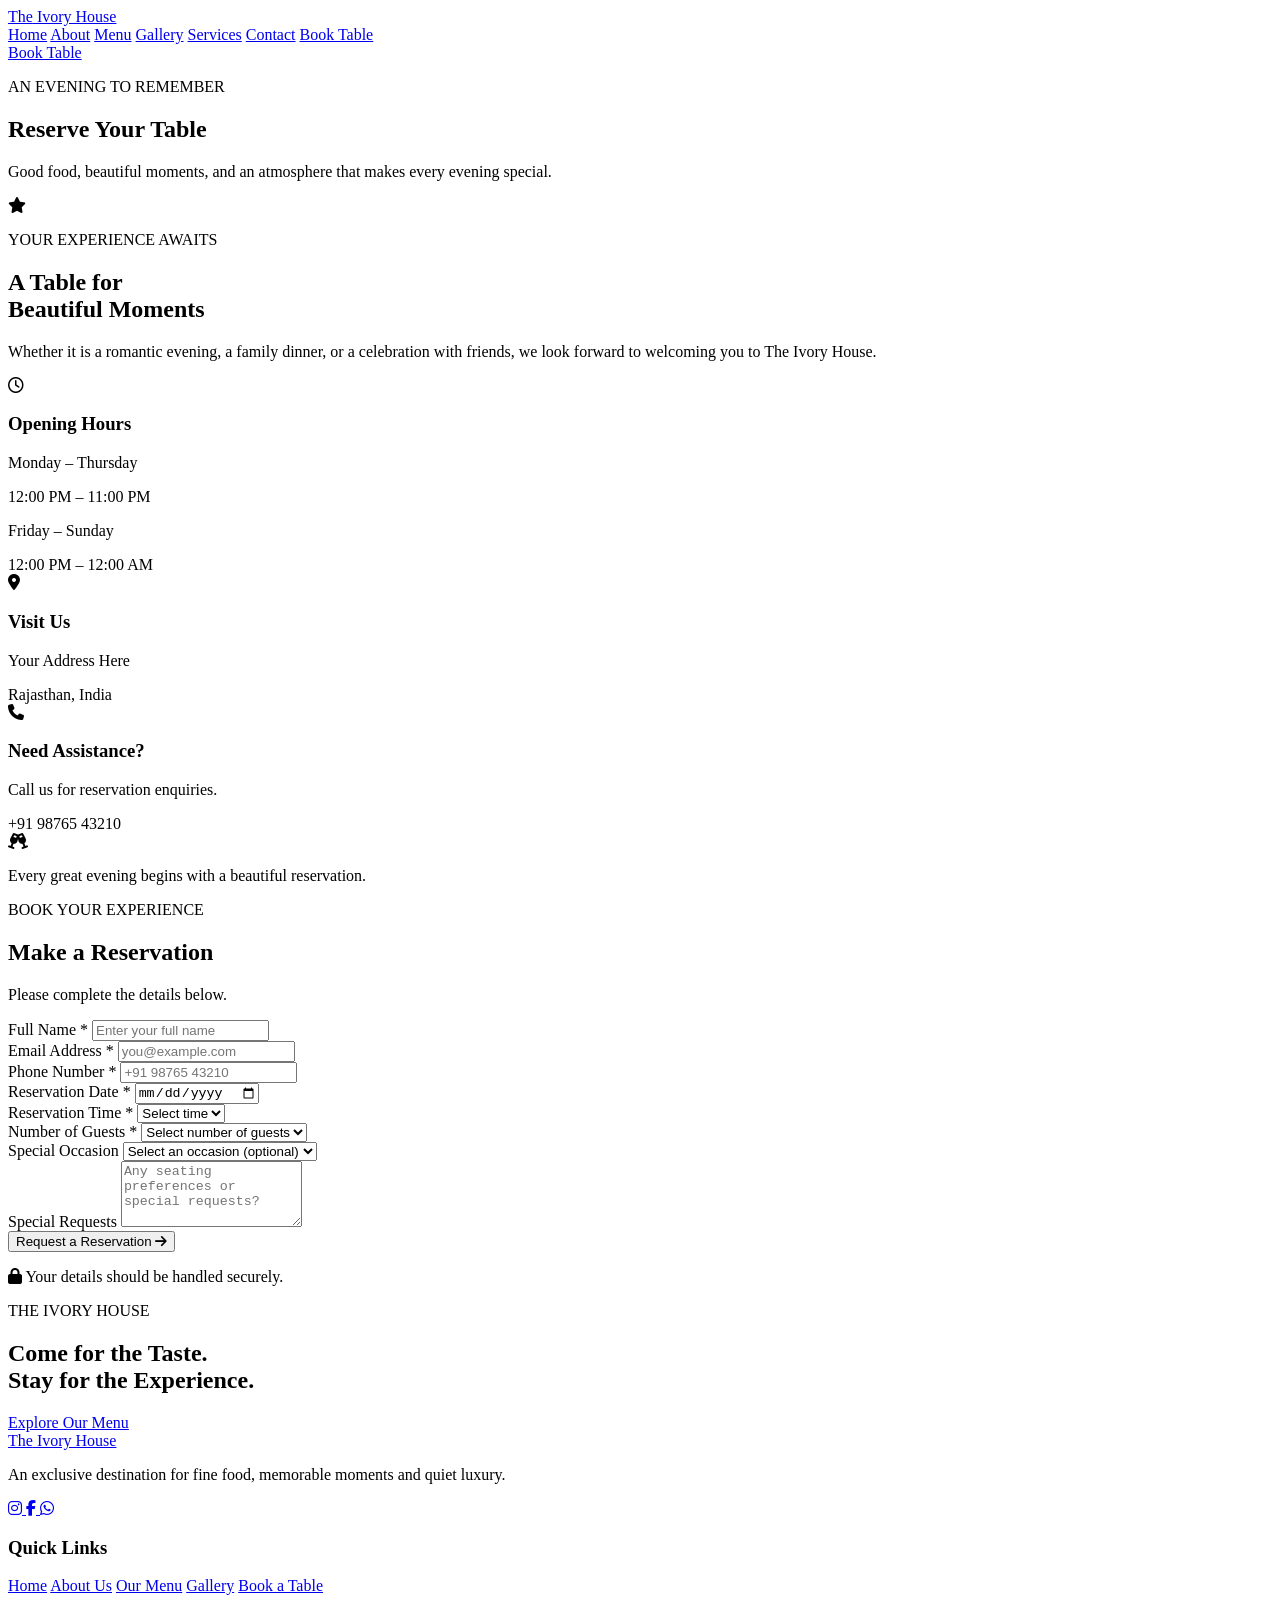
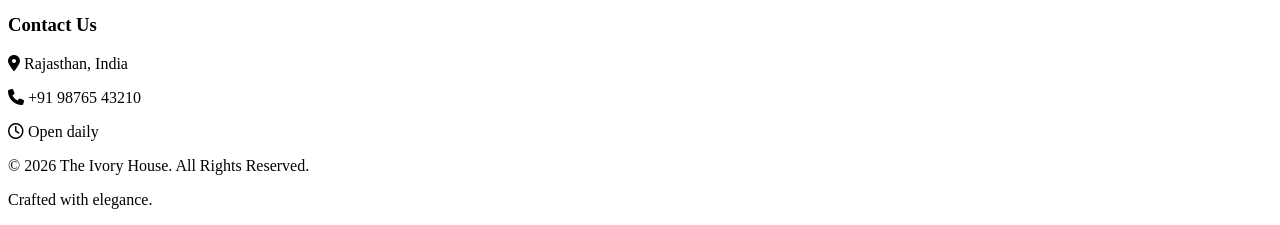
==== booktable.html @ 2593b7ff "Add files via upload" ====
<!DOCTYPE html>
<html lang="en">

<head>
    <meta charset="UTF-8">
    <meta name="viewport" content="width=device-width, initial-scale=1.0">

    <title>Book a Table | The Ivory House</title>

    <!-- Google Fonts -->
    <link rel="preconnect" href="https://fonts.googleapis.com">
    <link rel="preconnect" href="https://fonts.gstatic.com" crossorigin>

    <link href="https://fonts.googleapis.com/css2?family=Playfair+Display:wght@400;500;600;700&family=Poppins:wght@300;400;500;600&display=swap"
        rel="stylesheet">

    <!-- Font Awesome -->
    <link rel="stylesheet"
        href="https://cdnjs.cloudflare.com/ajax/libs/font-awesome/6.5.2/css/all.min.css">

    <!-- Booking CSS -->
    <link rel="stylesheet" href="./css/style.css">
</head>

<body>

    <!-- NAVBAR -->

    <header class="navbar">

        <div class="nav-container">

            <a href="index.html" class="logo">
                <span>The</span>
                Ivory House
            </a>

            <nav class="nav-menu">

                <a href="index.html">Home</a>
                <a href="index.html#about">About</a>
                <a href="index.html#menu">Menu</a>
                <a href="index.html#gallery">Gallery</a>
                <a href="index.html#specialties">Services</a>
                <a href="index.html#contact">Contact</a>

                <a href="booking.html" class="book-btn active">
                    Book Table
                </a>

            </nav>

            <a href="booking.html" class="mobile-book">
                Book Table
            </a>

        </div>

    </header>


    <!-- BOOKING HERO -->

    <section class="booking-hero">

        <div class="hero-overlay"></div>

        <div class="hero-content">

            <p class="eyebrow">AN EVENING TO REMEMBER</p>

            <h1>
                Reserve Your <span>Table</span>
            </h1>

            <p>
                Good food, beautiful moments, and an atmosphere
                that makes every evening special.
            </p>

            <div class="hero-divider">
                <span></span>
                <i class="fa-solid fa-star"></i>
                <span></span>
            </div>

        </div>

    </section>


    <!-- BOOKING SECTION -->

    <section class="booking-section">

        <div class="booking-container">


            <!-- LEFT INFORMATION -->

            <div class="booking-info">

                <p class="section-label">YOUR EXPERIENCE AWAITS</p>

                <h2>
                    A Table for<br>
                    <span>Beautiful Moments</span>
                </h2>

                <p class="info-description">
                    Whether it is a romantic evening, a family dinner,
                    or a celebration with friends, we look forward to
                    welcoming you to The Ivory House.
                </p>


                <div class="info-line">

                    <div class="info-icon">
                        <i class="fa-regular fa-clock"></i>
                    </div>

                    <div>
                        <h3>Opening Hours</h3>

                        <p>Monday – Thursday</p>
                        <span>12:00 PM – 11:00 PM</span>

                        <p class="second-hours">Friday – Sunday</p>
                        <span>12:00 PM – 12:00 AM</span>
                    </div>

                </div>


                <div class="info-line">

                    <div class="info-icon">
                        <i class="fa-solid fa-location-dot"></i>
                    </div>

                    <div>
                        <h3>Visit Us</h3>

                        <p>Your Address Here</p>
                        <span>Rajasthan, India</span>
                    </div>

                </div>


                <div class="info-line">

                    <div class="info-icon">
                        <i class="fa-solid fa-phone"></i>
                    </div>

                    <div>
                        <h3>Need Assistance?</h3>

                        <p>Call us for reservation enquiries.</p>

                        <span>+91 98765 43210</span>
                    </div>

                </div>


                <div class="gold-note">

                    <i class="fa-solid fa-champagne-glasses"></i>

                    <p>
                        Every great evening begins with
                        a beautiful reservation.
                    </p>

                </div>

            </div>


            <!-- BOOKING FORM -->

            <div class="booking-form-wrapper">

                <div class="form-heading">

                    <p class="section-label">BOOK YOUR EXPERIENCE</p>

                    <h2>Make a Reservation</h2>

                    <p>
                        Please complete the details below.
                    </p>

                </div>


                <form action="#" method="post" class="booking-form">

                    <!-- Name -->

                    <div class="form-group full-width">

                        <label for="name">Full Name *</label>

                        <input
                            type="text"
                            id="name"
                            name="name"
                            placeholder="Enter your full name"
                            autocomplete="name"
                            required>

                    </div>


                    <!-- Email -->

                    <div class="form-group">

                        <label for="email">Email Address *</label>

                        <input
                            type="email"
                            id="email"
                            name="email"
                            placeholder="you@example.com"
                            autocomplete="email"
                            required>

                    </div>


                    <!-- Phone -->

                    <div class="form-group">

                        <label for="phone">Phone Number *</label>

                        <input
                            type="tel"
                            id="phone"
                            name="phone"
                            placeholder="+91 98765 43210"
                            autocomplete="tel"
                            pattern="[0-9+() -]{7,20}"
                            required>

                    </div>


                    <!-- Date -->

                    <div class="form-group">

                        <label for="date">Reservation Date *</label>

                        <input
                            type="date"
                            id="date"
                            name="date"
                            required>

                    </div>


                    <!-- Time -->

                    <div class="form-group">

                        <label for="time">Reservation Time *</label>

                        <select id="time" name="time" required>

                            <option value="">Select time</option>

                            <option value="12:00">12:00 PM</option>
                            <option value="13:00">1:00 PM</option>
                            <option value="14:00">2:00 PM</option>
                            <option value="15:00">3:00 PM</option>
                            <option value="16:00">4:00 PM</option>
                            <option value="17:00">5:00 PM</option>
                            <option value="18:00">6:00 PM</option>
                            <option value="19:00">7:00 PM</option>
                            <option value="20:00">8:00 PM</option>
                            <option value="21:00">9:00 PM</option>
                            <option value="22:00">10:00 PM</option>

                        </select>

                    </div>


                    <!-- Guests -->

                    <div class="form-group full-width">

                        <label for="guests">Number of Guests *</label>

                        <select id="guests" name="guests" required>

                            <option value="">Select number of guests</option>

                            <option value="1">1 Guest</option>
                            <option value="2">2 Guests</option>
                            <option value="3">3 Guests</option>
                            <option value="4">4 Guests</option>
                            <option value="5">5 Guests</option>
                            <option value="6">6 Guests</option>
                            <option value="7">7 Guests</option>
                            <option value="8">8 Guests</option>
                            <option value="9+">9+ Guests</option>

                        </select>

                    </div>


                    <!-- Occasion -->

                    <div class="form-group full-width">

                        <label for="occasion">Special Occasion</label>

                        <select id="occasion" name="occasion">

                            <option value="">Select an occasion (optional)</option>

                            <option value="Birthday">Birthday</option>
                            <option value="Anniversary">Anniversary</option>
                            <option value="Date Night">Date Night</option>
                            <option value="Family Dinner">Family Dinner</option>
                            <option value="Business Dinner">Business Dinner</option>
                            <option value="Other">Other</option>

                        </select>

                    </div>


                    <!-- Requests -->

                    <div class="form-group full-width">

                        <label for="requests">Special Requests</label>

                        <textarea
                            id="requests"
                            name="requests"
                            rows="4"
                            placeholder="Any seating preferences or special requests?"></textarea>

                    </div>


                    <!-- Submit -->

                    <div class="form-group full-width">

                        <button type="submit" class="submit-btn">

                            Request a Reservation

                            <i class="fa-solid fa-arrow-right"></i>

                        </button>

                    </div>


                    <p class="form-note">
                        <i class="fa-solid fa-lock"></i>
                        Your details should be handled securely.
                    </p>

                </form>

            </div>

        </div>

    </section>


    <!-- CLOSING BANNER -->

    <section class="closing-section">

        <div class="closing-content">

            <p class="section-label">THE IVORY HOUSE</p>

            <h2>
                Come for the Taste.<br>
                <span>Stay for the Experience.</span>
            </h2>

            <a href="index.html#menu" class="outline-btn">
                Explore Our Menu
            </a>

        </div>

    </section>


    <!-- FOOTER -->

    <footer class="footer" id="contact">

        <div class="footer-container">

            <div class="footer-about">

                <a href="index.html" class="footer-logo">
                    <span>The</span>
                    Ivory House
                </a>

                <p>
                    An exclusive destination for fine food,
                    memorable moments and quiet luxury.
                </p>

                <div class="social-icons">

                    <a href="#" aria-label="Instagram">
                        <i class="fa-brands fa-instagram"></i>
                    </a>

                    <a href="#" aria-label="Facebook">
                        <i class="fa-brands fa-facebook-f"></i>
                    </a>

                    <a href="#" aria-label="WhatsApp">
                        <i class="fa-brands fa-whatsapp"></i>
                    </a>

                </div>

            </div>


            <div class="footer-column">

                <h3>Quick Links</h3>

                <a href="index.html">Home</a>
                <a href="index.html#about">About Us</a>
                <a href="index.html#menu">Our Menu</a>
                <a href="index.html#gallery">Gallery</a>
                <a href="booking.html">Book a Table</a>

            </div>


            <div class="footer-column">

                <h3>Contact Us</h3>

                <p>
                    <i class="fa-solid fa-location-dot"></i>
                    Rajasthan, India
                </p>

                <p>
                    <i class="fa-solid fa-phone"></i>
                    +91 98765 43210
                </p>

                <p>
                    <i class="fa-regular fa-clock"></i>
                    Open daily
                </p>

            </div>

        </div>


        <div class="footer-bottom">

            <p>
                © 2026 The Ivory House. All Rights Reserved.
            </p>

            <p>Crafted with elegance.</p>

        </div>

    </footer>

</body>

</html>
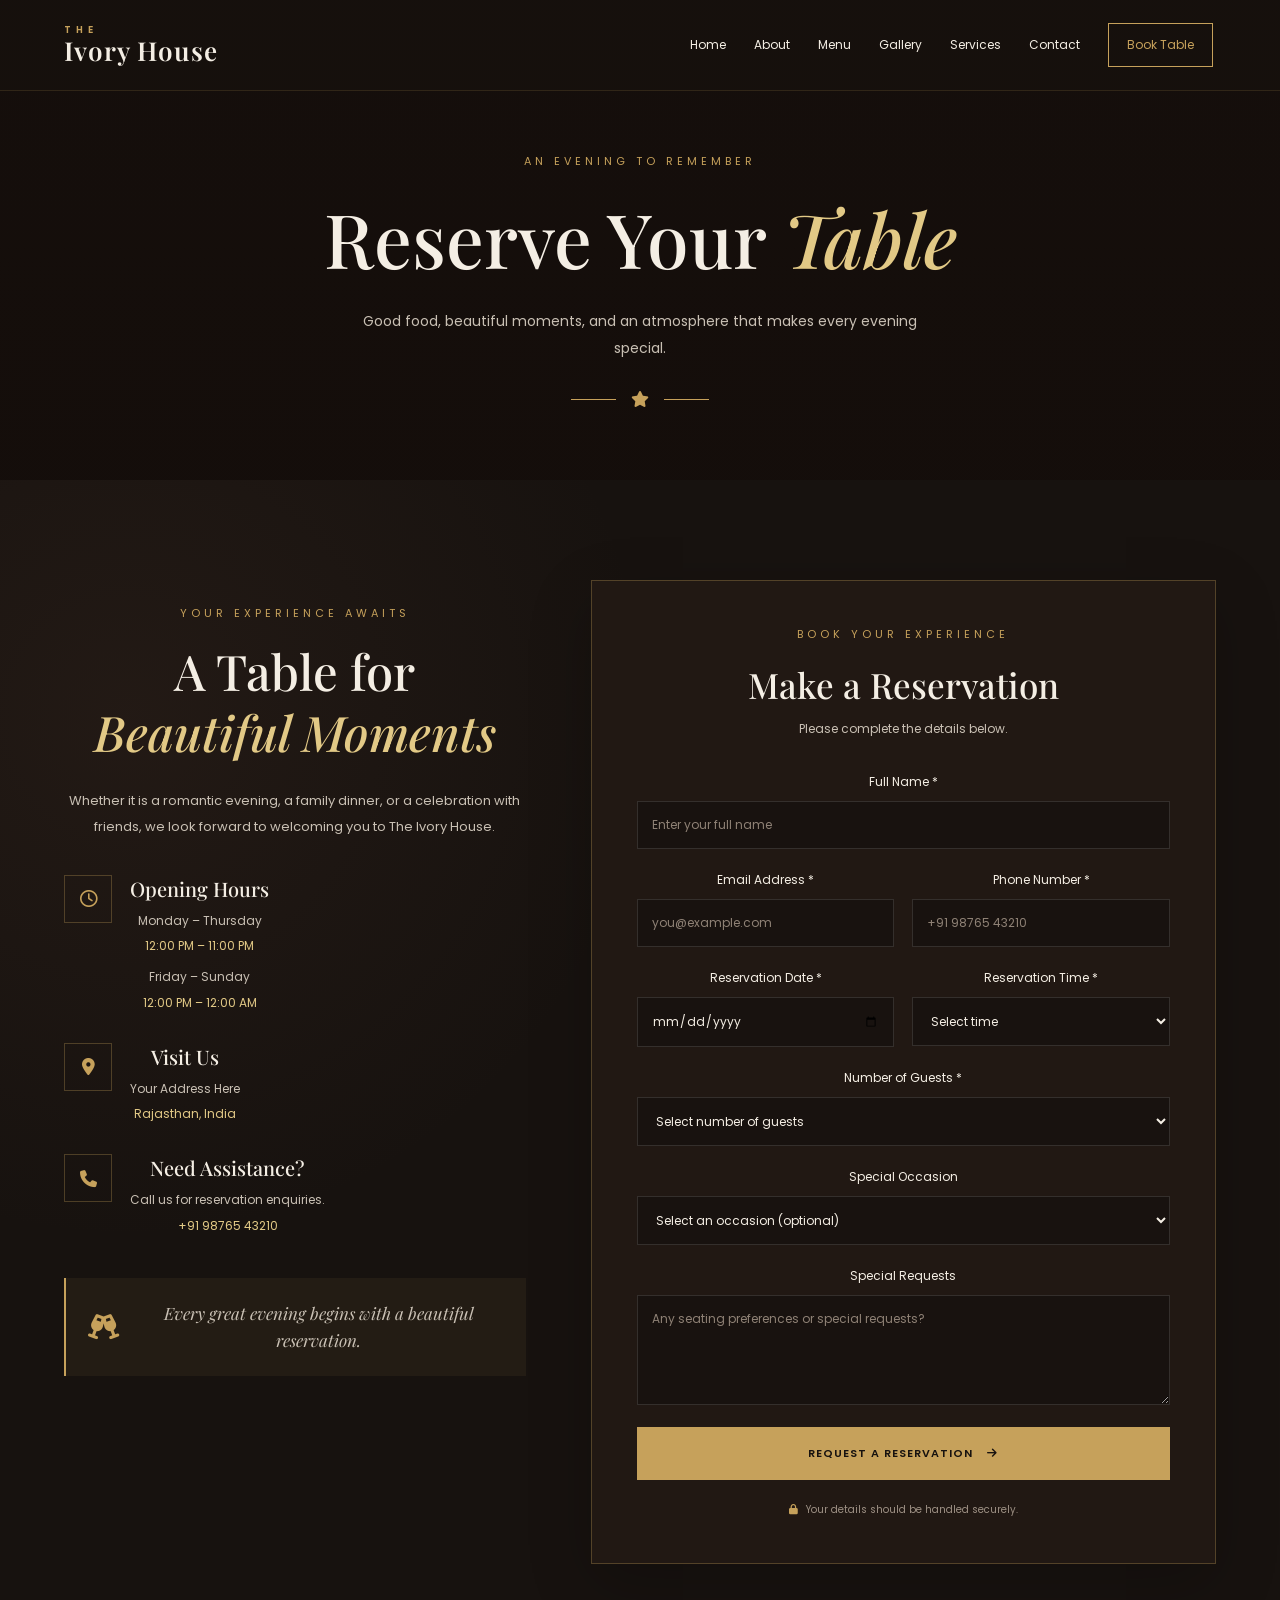
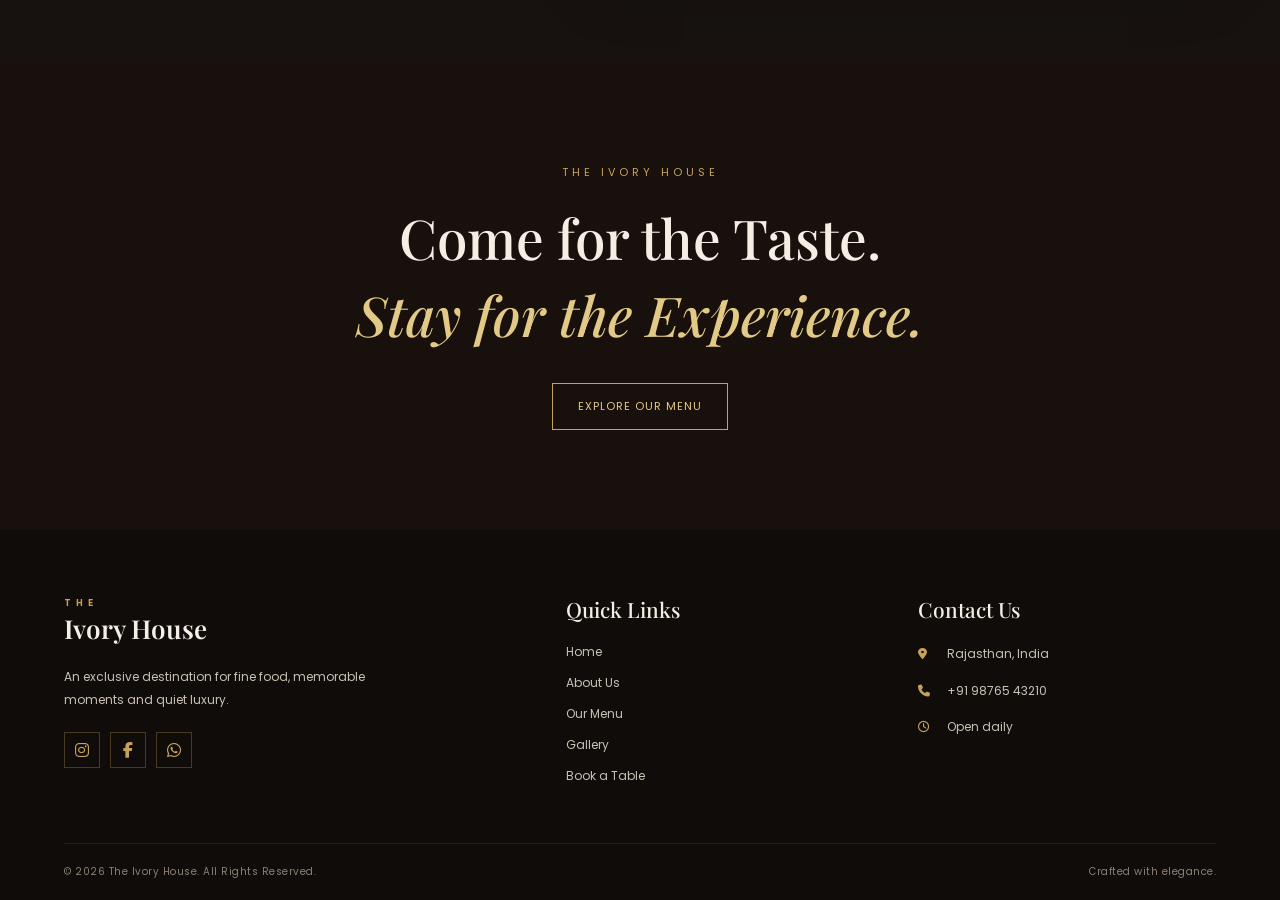
==== commit e937c383: "Update booktable.html" ====
--- a/booktable.html
+++ b/booktable.html
@@ -19,7 +19,7 @@
         href="https://cdnjs.cloudflare.com/ajax/libs/font-awesome/6.5.2/css/all.min.css">
 
     <!-- Booking CSS -->
-    <link rel="stylesheet" href="./css/style.css">
+    <link rel="stylesheet" href="style.css">
 </head>
 
 <body>
@@ -494,4 +494,4 @@
 
 </body>
 
-</html>+</html>
--- a/style.css
+++ b/style.css
@@ -0,0 +1,1886 @@
+/* =========================================
+   GLOBAL
+========================================= */
+
+* {
+    margin: 0;
+    padding: 0;
+    box-sizing: border-box;
+}
+
+html {
+    scroll-behavior: smooth;
+}
+
+body {
+    font-family: 'Poppins', sans-serif;
+    background: #17120f;
+    color: #f4eee4;
+    overflow-x: hidden;
+}
+
+img {
+    width: 100%;
+    display: block;
+}
+
+a {
+    text-decoration: none;
+    color: inherit;
+}
+
+.container {
+    width: 90%;
+    max-width: 1200px;
+    margin: auto;
+}
+
+
+/* =========================================
+   COLORS
+========================================= */
+
+:root {
+    --black: #17120f;
+    --dark-brown: #241914;
+    --brown: #39261d;
+    --light-brown: #654536;
+
+    --gold: #c6a15b;
+    --gold-light: #e2c986;
+
+    --cream: #f4eee4;
+    --text-light: #c9c0b4;
+
+    --border: rgba(198, 161, 91, 0.35);
+}
+
+
+/* =========================================
+   NAVBAR
+========================================= */
+
+.navbar {
+    position: fixed;
+    top: 0;
+    left: 0;
+    width: 100%;
+    z-index: 1000;
+    padding: 25px 0;
+}
+
+.nav-container {
+    width: 90%;
+    max-width: 1250px;
+    margin: auto;
+
+    display: flex;
+    align-items: center;
+    justify-content: space-between;
+}
+
+
+/* Logo */
+
+.logo {
+    font-family: 'Playfair Display', serif;
+    font-size: 27px;
+    font-weight: 600;
+    letter-spacing: 1px;
+    color: var(--cream);
+}
+
+.logo span {
+    display: block;
+    font-size: 11px;
+    letter-spacing: 5px;
+    text-transform: uppercase;
+    color: var(--gold);
+    margin-bottom: -5px;
+}
+
+
+/* Menu */
+
+.nav-menu {
+    display: flex;
+    align-items: center;
+    gap: 30px;
+   
+}
+
+.nav-menu > a {
+    font-size: 13px;
+    color: #eee6db;
+    transition: 0.3s ease;
+    margin-right: 3px;
+}
+
+.nav-menu > a:hover {
+    color: var(--gold-light);
+}
+
+
+/* Book button */
+
+.book-btn {
+    border: 1px solid var(--gold);
+    padding: 11px 20px;
+    color: var(--gold) !important;
+    transition: 0.3s ease;
+}
+
+.book-btn:hover {
+    background: var(--gold);
+    color: var(--black) !important;
+}
+
+
+/* Mobile icon */
+
+.menu-icon {
+    display: none;
+    font-size: 22px;
+    color: var(--gold);
+}
+
+
+/* =========================================
+   HERO
+========================================= */
+
+.hero {
+    min-height: 100vh;
+
+    position: relative;
+
+    display: flex;
+    align-items: center;
+    justify-content: center;
+
+    text-align: center;
+
+    background:
+        linear-gradient(
+            rgba(20, 14, 11, 0.68),
+            rgba(20, 14, 11, 0.88)
+        ),
+        url("img1.jpeg");
+
+    background-size: cover;
+    background-position: center;
+}
+
+
+.hero-content {
+    position: relative;
+    z-index: 1;
+    width: 90%;
+    max-width: 800px;
+}
+
+
+.small-title {
+    color: var(--gold);
+    font-size: 12px;
+    letter-spacing: 6px;
+    margin-bottom: 20px;
+}
+
+
+.hero h1 {
+    font-family: 'Playfair Display', serif;
+    font-size: clamp(55px, 9vw, 105px);
+    font-weight: 500;
+    line-height: 1;
+    margin-bottom: 25px;
+}
+
+.hero h1 span {
+    color: var(--gold-light);
+    font-style: italic;
+}
+
+
+.hero-description {
+    color: #d6cec3;
+    max-width: 550px;
+    margin: auto;
+
+    font-size: 16px;
+    line-height: 1.8;
+}
+
+
+.hero-buttons {
+    margin-top: 35px;
+
+    display: flex;
+    justify-content: center;
+    gap: 15px;
+}
+
+
+/* Gold Button */
+
+.gold-btn {
+    display: inline-block;
+
+    background: var(--gold);
+    color: var(--black);
+
+    padding: 14px 28px;
+
+    font-size: 12px;
+    font-weight: 600;
+
+    letter-spacing: 1px;
+    text-transform: uppercase;
+
+    transition: 0.3s ease;
+}
+
+.gold-btn:hover {
+    background: var(--gold-light);
+    transform: translateY(-3px);
+}
+
+
+/* Outline Button */
+
+.outline-btn {
+    display: inline-block;
+
+    border: 1px solid var(--gold);
+    color: var(--cream);
+
+    padding: 13px 28px;
+
+    font-size: 12px;
+    letter-spacing: 1px;
+    text-transform: uppercase;
+
+    transition: 0.3s ease;
+}
+
+.outline-btn:hover {
+    background: var(--gold);
+    color: var(--black);
+}
+
+
+.scroll-text {
+    position: absolute;
+    bottom: 25px;
+    left: 50%;
+
+    transform: translateX(-50%);
+
+    font-size: 10px;
+    letter-spacing: 3px;
+    text-transform: uppercase;
+
+    color: #aaa;
+}
+
+
+/* =========================================
+   SECTION HEADING
+========================================= */
+
+section {
+    padding: 110px 0;
+}
+
+
+.section-heading {
+    text-align: center;
+    max-width: 700px;
+    margin: 0 auto 65px;
+}
+
+
+.subtitle {
+    color: var(--gold);
+
+    font-size: 11px;
+    letter-spacing: 4px;
+    text-transform: uppercase;
+
+    margin-bottom: 15px;
+}
+
+
+.section-heading h2 {
+    font-family: 'Playfair Display', serif;
+
+    font-size: clamp(38px, 5vw, 58px);
+    font-weight: 500;
+
+    margin-bottom: 15px;
+}
+
+
+.section-heading h2 span {
+    color: var(--gold-light);
+    font-style: italic;
+}
+
+
+.section-heading p:last-child {
+    color: var(--text-light);
+    font-size: 14px;
+    line-height: 1.8;
+}
+
+
+/* =========================================
+   ABOUT
+========================================= */
+
+.about-section {
+    background: var(--black);
+}
+
+
+.about-content {
+    display: grid;
+    grid-template-columns: 0.85fr 1.15fr;
+
+    gap: 70px;
+
+    align-items: center;
+}
+
+
+.about-text {
+    position: relative;
+}
+
+
+.number {
+    font-family: 'Playfair Display', serif;
+
+    font-size: 80px;
+
+    color: rgba(198, 161, 91, 0.08);
+
+    position: absolute;
+    top: -40px;
+    left: -20px;
+}
+
+
+.about-text h3 {
+    position: relative;
+
+    font-family: 'Playfair Display', serif;
+
+    font-size: 38px;
+    line-height: 1.2;
+
+    margin-bottom: 25px;
+}
+
+
+.about-text p {
+    color: var(--text-light);
+
+    font-size: 14px;
+    line-height: 1.9;
+
+    margin-bottom: 15px;
+}
+
+
+.text-link {
+    display: inline-flex;
+
+    align-items: center;
+    gap: 10px;
+
+    margin-top: 15px;
+
+    color: var(--gold);
+
+    font-size: 12px;
+    letter-spacing: 1px;
+    text-transform: uppercase;
+}
+
+
+.text-link i {
+    transition: 0.3s;
+}
+
+.text-link:hover i {
+    transform: translateX(5px);
+}
+
+
+/* About Image */
+
+.about-image {
+    position: relative;
+    height: 500px;
+}
+
+
+.about-image img {
+    height: 100%;
+    object-fit: cover;
+}
+
+
+.image-caption {
+    position: absolute;
+
+    bottom: 25px;
+    left: 25px;
+
+    right: 25px;
+
+    padding: 18px;
+
+    background: rgba(23, 18, 15, 0.85);
+
+    border-left: 2px solid var(--gold);
+
+    display: flex;
+    justify-content: space-between;
+    align-items: center;
+}
+
+
+.image-caption span {
+    font-size: 11px;
+    letter-spacing: 2px;
+}
+
+
+.image-caption small {
+    color: var(--gold);
+}
+
+
+/* =========================================
+   MENU
+========================================= */
+
+.menu-section {
+    background: var(--dark-brown);
+}
+
+
+.menu-grid {
+    display: grid;
+
+    grid-template-columns: repeat(3, 1fr);
+
+    gap: 25px;
+}
+
+
+.menu-card {
+    text-align: center;
+
+    padding: 50px 30px;
+
+    border: 1px solid var(--border);
+
+    background: rgba(255,255,255,0.025);
+
+    transition: 0.4s ease;
+}
+
+
+.menu-card:hover {
+    transform: translateY(-8px);
+
+    border-color: var(--gold);
+
+    background: rgba(198,161,91,0.05);
+}
+
+
+.menu-icon-box {
+    width: 65px;
+    height: 65px;
+
+    border: 1px solid var(--gold);
+
+    border-radius: 50%;
+
+    margin: 0 auto 25px;
+
+    display: flex;
+    align-items: center;
+    justify-content: center;
+
+    color: var(--gold);
+
+    font-size: 22px;
+}
+
+
+.menu-card h3 {
+    font-family: 'Playfair Display', serif;
+
+    font-size: 27px;
+
+    margin-bottom: 15px;
+}
+
+
+.menu-card p {
+    color: var(--text-light);
+
+    font-size: 13px;
+    line-height: 1.8;
+
+    margin-bottom: 25px;
+}
+
+
+.menu-card a {
+    color: var(--gold);
+
+    font-size: 11px;
+    letter-spacing: 2px;
+
+    text-transform: uppercase;
+}
+
+
+.menu-card a i {
+    margin-left: 5px;
+}
+
+
+/* =========================================
+   GALLERY
+========================================= */
+
+.gallery-section {
+    background: var(--black);
+}
+
+
+.gallery-grid {
+    display: grid;
+
+    grid-template-columns: 1.3fr 0.7fr;
+
+    grid-template-rows: 280px 280px;
+
+    gap: 15px;
+}
+
+
+.gallery-item {
+    overflow: hidden;
+}
+
+
+.gallery-item.large {
+    grid-row: span 2;
+}
+
+
+.gallery-item.wide {
+    grid-column: 2;
+}
+
+
+.gallery-item img {
+    width: 100%;
+    height: 100%;
+
+    object-fit: cover;
+
+    transition: 0.5s ease;
+}
+
+
+.gallery-item:hover img {
+    transform: scale(1.05);
+}
+
+
+/* =========================================
+   SPECIALTIES
+========================================= */
+
+.specialties-section {
+    background: var(--dark-brown);
+}
+
+
+.specialties-grid {
+    display: grid;
+
+    grid-template-columns: repeat(4, 1fr);
+
+    gap: 20px;
+}
+
+
+.specialty-card {
+    position: relative;
+
+    padding: 40px 25px;
+
+    border-top: 1px solid var(--border);
+
+    text-align: center;
+
+    transition: 0.3s;
+}
+
+
+.specialty-card:hover {
+    border-top-color: var(--gold);
+}
+
+
+.specialty-card > span {
+    position: absolute;
+
+    top: 10px;
+    right: 10px;
+
+    font-size: 10px;
+
+    color: var(--gold);
+}
+
+
+.specialty-card i {
+    color: var(--gold);
+
+    font-size: 27px;
+
+    margin-bottom: 20px;
+}
+
+
+.specialty-card h3 {
+    font-family: 'Playfair Display', serif;
+
+    font-size: 23px;
+
+    margin-bottom: 12px;
+}
+
+
+.specialty-card p {
+    color: var(--text-light);
+
+    font-size: 12px;
+    line-height: 1.8;
+}
+
+
+/* =========================================
+   BOOKING
+========================================= */
+
+.booking-section {
+    position: relative;
+
+    min-height: 500px;
+
+    display: flex;
+
+    align-items: center;
+    justify-content: center;
+
+    text-align: center;
+
+    background:
+        linear-gradient(
+            rgba(30, 20, 15, 0.78),
+            rgba(30, 20, 15, 0.88)
+        ),
+        url("images/booking.jpg");
+
+    background-size: cover;
+    background-position: center;
+}
+
+
+.booking-content {
+    position: relative;
+
+    max-width: 650px;
+
+    padding: 30px;
+}
+
+
+.booking-content h2 {
+    font-family: 'Playfair Display', serif;
+
+    font-size: clamp(40px, 6vw, 65px);
+
+    margin-bottom: 20px;
+}
+
+
+.booking-content h2 span {
+    color: var(--gold-light);
+    font-style: italic;
+}
+
+
+.booking-content > p:not(.subtitle) {
+    color: var(--text-light);
+
+    font-size: 14px;
+    line-height: 1.8;
+
+    margin-bottom: 30px;
+}
+
+
+/* =========================================
+   FOOTER
+========================================= */
+
+footer {
+    background: #100c0a;
+
+    padding: 75px 0 20px;
+}
+
+
+.footer-grid {
+    display: grid;
+
+    grid-template-columns: 1.5fr 1fr 1fr;
+
+    gap: 60px;
+
+    padding-bottom: 50px;
+}
+
+
+.footer-logo {
+    font-family: 'Playfair Display', serif;
+
+    font-size: 28px;
+}
+
+
+.footer-logo span {
+    display: block;
+
+    color: var(--gold);
+
+    font-size: 10px;
+
+    letter-spacing: 5px;
+}
+
+
+.footer-about > p {
+    color: var(--text-light);
+
+    max-width: 350px;
+
+    font-size: 13px;
+
+    line-height: 1.8;
+
+    margin: 20px 0;
+}
+
+
+.social-icons {
+    display: flex;
+    gap: 10px;
+}
+
+
+.social-icons a {
+    width: 38px;
+    height: 38px;
+
+    border: 1px solid var(--border);
+
+    display: flex;
+    align-items: center;
+    justify-content: center;
+
+    color: var(--gold);
+
+    transition: 0.3s;
+}
+
+
+.social-icons a:hover {
+    background: var(--gold);
+    color: var(--black);
+}
+
+
+.footer-column h4 {
+    font-family: 'Playfair Display', serif;
+
+    color: var(--cream);
+
+    font-size: 20px;
+
+    margin-bottom: 20px;
+}
+
+
+.footer-column p {
+    color: var(--text-light);
+
+    font-size: 12px;
+
+    line-height: 2;
+
+    margin-bottom: 15px;
+}
+
+
+.footer-column i {
+    color: var(--gold);
+
+    margin-right: 8px;
+}
+
+
+.footer-column span {
+    color: var(--gold);
+}
+
+
+.footer-bottom {
+    border-top: 1px solid rgba(255,255,255,0.08);
+
+    padding-top: 20px;
+
+    display: flex;
+
+    justify-content: space-between;
+
+    color: #766d64;
+
+    font-size: 10px;
+
+    letter-spacing: 0.5px;
+}
+
+
+/* =========================================
+   TABLET
+========================================= */
+
+@media (max-width: 992px) {
+
+    .nav-menu {
+        gap: 18px;
+    }
+
+    .about-content {
+        grid-template-columns: 1fr;
+
+        gap: 50px;
+    }
+
+    .about-image {
+        height: 450px;
+    }
+
+    .specialties-grid {
+        grid-template-columns: repeat(2, 1fr);
+    }
+
+}
+
+
+/* =========================================
+   MOBILE
+========================================= */
+
+@media (max-width: 768px) {
+
+    section {
+        padding: 80px 0;
+    }
+
+
+    /* Navbar */
+
+    .navbar {
+        padding: 20px 0;
+    }
+
+
+    .logo {
+        font-size: 23px;
+    }
+
+
+    .nav-menu {
+        display: none;
+    }
+
+
+    .menu-icon {
+        display: block;
+    }
+
+
+    /* Hero */
+
+    .hero {
+        min-height: 750px;
+    }
+
+
+    .hero h1 {
+        font-size: 55px;
+    }
+
+
+    .hero-description {
+        font-size: 13px;
+        padding: 0 10px;
+    }
+
+
+    .hero-buttons {
+        flex-direction: column;
+
+        width: 80%;
+
+        margin-left: auto;
+        margin-right: auto;
+    }
+
+
+    .gold-btn,
+    .outline-btn {
+        width: 100%;
+    }
+
+
+    /* Heading */
+
+    .section-heading {
+        margin-bottom: 45px;
+    }
+
+
+    .section-heading h2 {
+        font-size: 40px;
+    }
+
+
+    /* About */
+
+    .about-content {
+        gap: 40px;
+    }
+
+
+    .about-text h3 {
+        font-size: 32px;
+    }
+
+
+    .about-image {
+        height: 380px;
+    }
+
+
+    /* Menu */
+
+    .menu-grid {
+        grid-template-columns: 1fr;
+
+        gap: 20px;
+    }
+
+
+    .menu-card {
+        padding: 40px 25px;
+    }
+
+
+    /* Gallery */
+
+    .gallery-grid {
+        display: grid;
+
+        grid-template-columns: 1fr;
+
+        grid-template-rows: auto;
+
+        gap: 12px;
+    }
+
+
+    .gallery-item.large,
+    .gallery-item.wide {
+        grid-row: auto;
+        grid-column: auto;
+    }
+
+
+    .gallery-item {
+        height: 250px;
+    }
+
+
+    /* Specialties */
+
+    .specialties-grid {
+        grid-template-columns: 1fr;
+    }
+
+
+    /* Booking */
+
+    .booking-section {
+        min-height: 450px;
+    }
+
+
+    /* Footer */
+
+    .footer-grid {
+        grid-template-columns: 1fr;
+
+        gap: 40px;
+    }
+
+
+    .footer-bottom {
+        flex-direction: column;
+
+        gap: 10px;
+
+        text-align: center;
+    }
+
+}
+
+
+/* =========================================
+   SMALL MOBILE
+========================================= */
+
+@media (max-width: 480px) {
+
+    .container {
+        width: 88%;
+    }
+
+
+    .hero h1 {
+        font-size: 48px;
+    }
+
+
+    .small-title {
+        letter-spacing: 4px;
+    }
+
+
+    .section-heading h2 {
+        font-size: 35px;
+    }
+
+
+    .about-image {
+        height: 300px;
+    }
+
+
+    .image-caption {
+        left: 15px;
+        right: 15px;
+        bottom: 15px;
+    }
+
+
+    .booking-content {
+        padding: 15px;
+    }
+
+}
+
+/* =====================================
+   GLOBAL STYLES
+===================================== */
+
+:root {
+    --black: #17120f;
+    --dark-brown: #241914;
+    --brown: #39261d;
+    --gold: #c6a15b;
+    --gold-light: #e2c986;
+    --cream: #f4eee4;
+    --text-light: #c9c0b4;
+    --border: rgba(198, 161, 91, 0.3);
+}
+
+* {
+    margin: 0;
+    padding: 0;
+    box-sizing: border-box;
+}
+
+html {
+    scroll-behavior: smooth;
+}
+
+body {
+    background: var(--black);
+    color: var(--cream);
+    font-family: 'Poppins', sans-serif;
+    overflow-x: hidden;
+}
+
+a {
+    color: inherit;
+    text-decoration: none;
+}
+
+.container {
+    width: 90%;
+    max-width: 1200px;
+    margin: auto;
+}
+
+
+/* =====================================
+   NAVBAR
+===================================== */
+
+.navbar {
+    position: absolute;
+    top: 0;
+    left: 0;
+    width: 100%;
+    padding: 22px 0;
+    z-index: 10;
+    background: rgba(23, 18, 15, 0.45);
+    border-bottom: 1px solid rgba(198, 161, 91, 0.15);
+}
+
+.nav-container {
+    width: 90%;
+    max-width: 1250px;
+    margin: auto;
+
+    display: flex;
+    align-items: center;
+    justify-content: space-between;
+}
+
+.logo,
+.footer-logo {
+    font-family: 'Playfair Display', serif;
+    font-size: 26px;
+    font-weight: 600;
+}
+
+.logo span,
+.footer-logo span {
+    display: block;
+    color: var(--gold);
+    font-family: 'Poppins', sans-serif;
+    font-size: 10px;
+    letter-spacing: 5px;
+    text-transform: uppercase;
+}
+
+.nav-menu {
+    display: flex;
+    align-items: center;
+    gap: 25px;
+}
+
+.nav-menu > a {
+    font-size: 12px;
+    color: var(--cream);
+    transition: 0.3s;
+}
+
+.nav-menu > a:hover,
+.nav-menu > a.active {
+    color: var(--gold-light);
+}
+
+.nav-menu .book-btn {
+    padding: 12px 18px;
+    border: 1px solid var(--gold);
+    color: var(--gold-light);
+}
+
+.nav-menu .book-btn:hover {
+    background: var(--gold);
+    color: var(--black);
+}
+
+.mobile-book {
+    display: none;
+    color: var(--gold-light);
+    border: 1px solid var(--gold);
+    padding: 10px 13px;
+    font-size: 11px;
+}
+
+
+/* =====================================
+   BOOKING HERO
+===================================== */
+
+.booking-hero {
+    min-height: 480px;
+    padding: 150px 20px 70px;
+
+    display: flex;
+    align-items: center;
+    justify-content: center;
+
+    text-align: center;
+    position: relative;
+
+    background:
+        linear-gradient(
+            rgba(20, 13, 10, 0.72),
+            rgba(20, 13, 10, 0.88)
+        ),
+        url("images/hero.jpg");
+
+    background-size: cover;
+    background-position: center;
+    background-repeat: no-repeat;
+}
+
+.hero-content {
+    max-width: 800px;
+    position: relative;
+    z-index: 1;
+}
+
+.eyebrow,
+.section-label {
+    color: var(--gold);
+    font-size: 11px;
+    letter-spacing: 4px;
+    text-transform: uppercase;
+    margin-bottom: 18px;
+}
+
+.hero-content h1 {
+    font-family: 'Playfair Display', serif;
+    font-size: clamp(42px, 6vw, 75px);
+    font-weight: 500;
+    margin-bottom: 20px;
+}
+
+.hero-content h1 span {
+    color: var(--gold-light);
+    font-style: italic;
+}
+
+.hero-content > p:not(.eyebrow) {
+    max-width: 600px;
+    margin: auto;
+    color: var(--text-light);
+    font-size: 14px;
+    line-height: 1.9;
+}
+
+.hero-divider {
+    display: flex;
+    align-items: center;
+    justify-content: center;
+    gap: 15px;
+    margin-top: 30px;
+    color: var(--gold);
+}
+
+.hero-divider span {
+    width: 45px;
+    height: 1px;
+    background: var(--gold);
+}
+
+
+/* =====================================
+   BOOKING LAYOUT
+===================================== */
+
+.booking-section {
+    padding: 100px 0;
+    background:
+        radial-gradient(
+            circle at 10% 20%,
+            rgba(101, 69, 54, 0.15),
+            transparent 35%
+        ),
+        var(--black);
+}
+
+.booking-container {
+    width: 90%;
+    max-width: 1200px;
+    margin: auto;
+
+    display: grid;
+    grid-template-columns: 0.85fr 1.15fr;
+    gap: 65px;
+    align-items: start;
+}
+
+
+/* =====================================
+   LEFT INFORMATION
+===================================== */
+
+.booking-info {
+    padding-top: 25px;
+}
+
+.booking-info h2 {
+    font-family: 'Playfair Display', serif;
+    font-size: clamp(34px, 4vw, 49px);
+    line-height: 1.25;
+    font-weight: 500;
+    margin-bottom: 25px;
+}
+
+.booking-info h2 span {
+    color: var(--gold-light);
+    font-style: italic;
+}
+
+.info-description {
+    color: var(--text-light);
+    font-size: 13px;
+    line-height: 2;
+    margin-bottom: 35px;
+}
+
+.info-line {
+    display: flex;
+    gap: 18px;
+    align-items: flex-start;
+    margin-bottom: 28px;
+}
+
+.info-icon {
+    width: 48px;
+    height: 48px;
+    flex-shrink: 0;
+
+    border: 1px solid var(--border);
+
+    display: flex;
+    align-items: center;
+    justify-content: center;
+
+    color: var(--gold);
+    font-size: 17px;
+}
+
+.info-line h3 {
+    font-family: 'Playfair Display', serif;
+    font-size: 20px;
+    font-weight: 500;
+    margin-bottom: 8px;
+}
+
+.info-line p,
+.info-line span {
+    color: var(--text-light);
+    font-size: 12px;
+    line-height: 1.9;
+}
+
+.info-line .second-hours {
+    margin-top: 8px;
+}
+
+.info-line span {
+    color: var(--gold-light);
+}
+
+.gold-note {
+    margin-top: 40px;
+    padding: 22px;
+
+    display: flex;
+    align-items: center;
+    gap: 15px;
+
+    background: rgba(198, 161, 91, 0.07);
+    border-left: 2px solid var(--gold);
+}
+
+.gold-note i {
+    font-size: 25px;
+    color: var(--gold);
+}
+
+.gold-note p {
+    color: var(--text-light);
+    font-family: 'Playfair Display', serif;
+    font-size: 17px;
+    font-style: italic;
+    line-height: 1.6;
+}
+
+
+/* =====================================
+   BOOKING FORM CARD
+===================================== */
+
+.booking-form-wrapper {
+    padding: 45px;
+    background: #211813;
+    border: 1px solid var(--border);
+    box-shadow: 0 20px 60px rgba(0, 0, 0, 0.2);
+}
+
+.form-heading {
+    margin-bottom: 35px;
+}
+
+.form-heading h2 {
+    font-family: 'Playfair Display', serif;
+    font-size: 35px;
+    font-weight: 500;
+    margin-bottom: 12px;
+}
+
+.form-heading > p:last-child {
+    color: var(--text-light);
+    font-size: 12px;
+}
+
+
+/* =====================================
+   FORM FIELDS
+===================================== */
+
+.booking-form {
+    display: grid;
+    grid-template-columns: 1fr 1fr;
+    gap: 22px 18px;
+}
+
+.form-group {
+    min-width: 0;
+    display: flex;
+    flex-direction: column;
+}
+
+.full-width {
+    grid-column: 1 / -1;
+}
+
+.form-group label {
+    color: var(--cream);
+    font-size: 12px;
+    margin-bottom: 10px;
+}
+
+.form-group input,
+.form-group select,
+.form-group textarea {
+    width: 100%;
+    min-width: 0;
+
+    background: #18120f;
+    color: var(--cream);
+
+    border: 1px solid rgba(255, 255, 255, 0.12);
+    border-radius: 0;
+
+    padding: 14px;
+
+    font-family: 'Poppins', sans-serif;
+    font-size: 12px;
+
+    outline: none;
+    transition: border-color 0.3s;
+}
+
+.form-group input,
+.form-group select {
+    min-height: 48px;
+}
+
+.form-group input::placeholder,
+.form-group textarea::placeholder {
+    color: #8e8175;
+}
+
+.form-group input:focus,
+.form-group select:focus,
+.form-group textarea:focus {
+    border-color: var(--gold);
+}
+
+.form-group select {
+    cursor: pointer;
+}
+
+.form-group select option {
+    background: #211813;
+    color: var(--cream);
+}
+
+.form-group textarea {
+    resize: vertical;
+    min-height: 110px;
+}
+
+
+/* =====================================
+   SUBMIT BUTTON
+===================================== */
+
+.submit-btn {
+    width: 100%;
+    padding: 17px 20px;
+
+    background: var(--gold);
+    color: var(--black);
+
+    border: 1px solid var(--gold);
+
+    font-family: 'Poppins', sans-serif;
+    font-size: 11px;
+    font-weight: 600;
+    letter-spacing: 1px;
+    text-transform: uppercase;
+
+    cursor: pointer;
+    transition: 0.3s;
+}
+
+.submit-btn i {
+    margin-left: 10px;
+}
+
+.submit-btn:hover {
+    background: var(--gold-light);
+    border-color: var(--gold-light);
+}
+
+.form-note {
+    grid-column: 1 / -1;
+    color: #9d9084;
+    font-size: 10px;
+    text-align: center;
+}
+
+.form-note i {
+    color: var(--gold);
+    margin-right: 5px;
+}
+
+
+/* =====================================
+   CLOSING SECTION
+===================================== */
+
+.closing-section {
+    padding: 100px 20px;
+    text-align: center;
+
+    background:
+        linear-gradient(
+            rgba(25, 16, 12, 0.88),
+            rgba(25, 16, 12, 0.92)
+        ),
+        url("images/booking.jpg");
+
+    background-size: cover;
+    background-position: center;
+}
+
+.closing-content h2 {
+    font-family: 'Playfair Display', serif;
+    font-size: clamp(35px, 5vw, 55px);
+    line-height: 1.4;
+    font-weight: 500;
+    margin-bottom: 30px;
+}
+
+.closing-content h2 span {
+    color: var(--gold-light);
+    font-style: italic;
+}
+
+.outline-btn {
+    display: inline-block;
+    padding: 14px 25px;
+    border: 1px solid var(--gold);
+    color: var(--gold-light);
+    font-size: 11px;
+    letter-spacing: 1px;
+    text-transform: uppercase;
+    transition: 0.3s;
+}
+
+.outline-btn:hover {
+    background: var(--gold);
+    color: var(--black);
+}
+
+
+/* =====================================
+   FOOTER
+===================================== */
+
+.footer {
+    padding: 65px 0 20px;
+    background: #100c0a;
+}
+
+.footer-container {
+    width: 90%;
+    max-width: 1200px;
+    margin: auto;
+
+    display: grid;
+    grid-template-columns: 1.5fr 1fr 1fr;
+    gap: 55px;
+
+    padding-bottom: 45px;
+}
+
+.footer-about > p {
+    max-width: 320px;
+    color: var(--text-light);
+    font-size: 12px;
+    line-height: 1.9;
+    margin: 20px 0;
+}
+
+.social-icons {
+    display: flex;
+    gap: 10px;
+}
+
+.social-icons a {
+    width: 36px;
+    height: 36px;
+
+    border: 1px solid var(--border);
+    color: var(--gold);
+
+    display: flex;
+    align-items: center;
+    justify-content: center;
+
+    transition: 0.3s;
+}
+
+.social-icons a:hover {
+    background: var(--gold);
+    color: var(--black);
+}
+
+.footer-column h3 {
+    font-family: 'Playfair Display', serif;
+    font-size: 21px;
+    font-weight: 500;
+    margin-bottom: 20px;
+}
+
+.footer-column > a {
+    display: block;
+    color: var(--text-light);
+    font-size: 12px;
+    margin-bottom: 13px;
+    transition: 0.3s;
+}
+
+.footer-column > a:hover {
+    color: var(--gold);
+}
+
+.footer-column p {
+    color: var(--text-light);
+    font-size: 12px;
+    line-height: 1.8;
+    margin-bottom: 15px;
+}
+
+.footer-column p i {
+    width: 18px;
+    color: var(--gold);
+}
+
+.footer-bottom {
+    width: 90%;
+    max-width: 1200px;
+    margin: auto;
+    padding-top: 20px;
+
+    border-top: 1px solid rgba(255, 255, 255, 0.08);
+
+    display: flex;
+    justify-content: space-between;
+    gap: 15px;
+
+    color: #8c8075;
+    font-size: 10px;
+}
+
+
+/* =====================================
+   TABLET RESPONSIVE
+===================================== */
+
+@media (max-width: 1000px) {
+
+    .nav-menu {
+        gap: 14px;
+    }
+
+    .nav-menu > a {
+        font-size: 11px;
+    }
+
+    .booking-container {
+        grid-template-columns: 1fr;
+        gap: 50px;
+        max-width: 750px;
+    }
+
+    .booking-info {
+        padding-top: 0;
+    }
+
+    .footer-container {
+        gap: 30px;
+    }
+
+}
+
+
+/* =====================================
+   MOBILE RESPONSIVE
+===================================== */
+
+@media (max-width: 768px) {
+
+    .navbar {
+        padding: 18px 0;
+    }
+
+    .nav-menu {
+        display: none;
+    }
+
+    .mobile-book {
+        display: inline-block;
+    }
+
+    .logo {
+        font-size: 22px;
+    }
+
+    .booking-hero {
+        min-height: 420px;
+        padding: 130px 20px 60px;
+        background-position: center;
+    }
+
+    .hero-content h1 {
+        font-size: 43px;
+    }
+
+    .hero-content > p:not(.eyebrow) {
+        font-size: 12px;
+    }
+
+    .booking-section {
+        padding: 65px 0;
+    }
+
+    .booking-container {
+        width: 90%;
+    }
+
+    .booking-info h2 {
+        font-size: 37px;
+    }
+
+    .booking-form-wrapper {
+        padding: 28px 20px;
+    }
+
+    .form-heading h2 {
+        font-size: 29px;
+    }
+
+    .booking-form {
+        grid-template-columns: 1fr;
+        gap: 20px;
+    }
+
+    .full-width {
+        grid-column: auto;
+    }
+
+    .closing-section {
+        padding: 75px 20px;
+    }
+
+    .footer-container {
+        grid-template-columns: 1fr;
+        gap: 35px;
+    }
+
+    .footer-bottom {
+        flex-direction: column;
+        text-align: center;
+        line-height: 1.8;
+    }
+
+}
+
+
+/* =====================================
+   SMALL MOBILE
+===================================== */
+
+@media (max-width: 380px) {
+
+    .mobile-book {
+        padding: 9px;
+        font-size: 10px;
+    }
+
+    .logo {
+        font-size: 19px;
+    }
+
+    .hero-content h1 {
+        font-size: 36px;
+    }
+
+    .booking-form-wrapper {
+        padding: 22px 15px;
+    }
+
+    .booking-info h2 {
+        font-size: 32px;
+    }
+
+}
